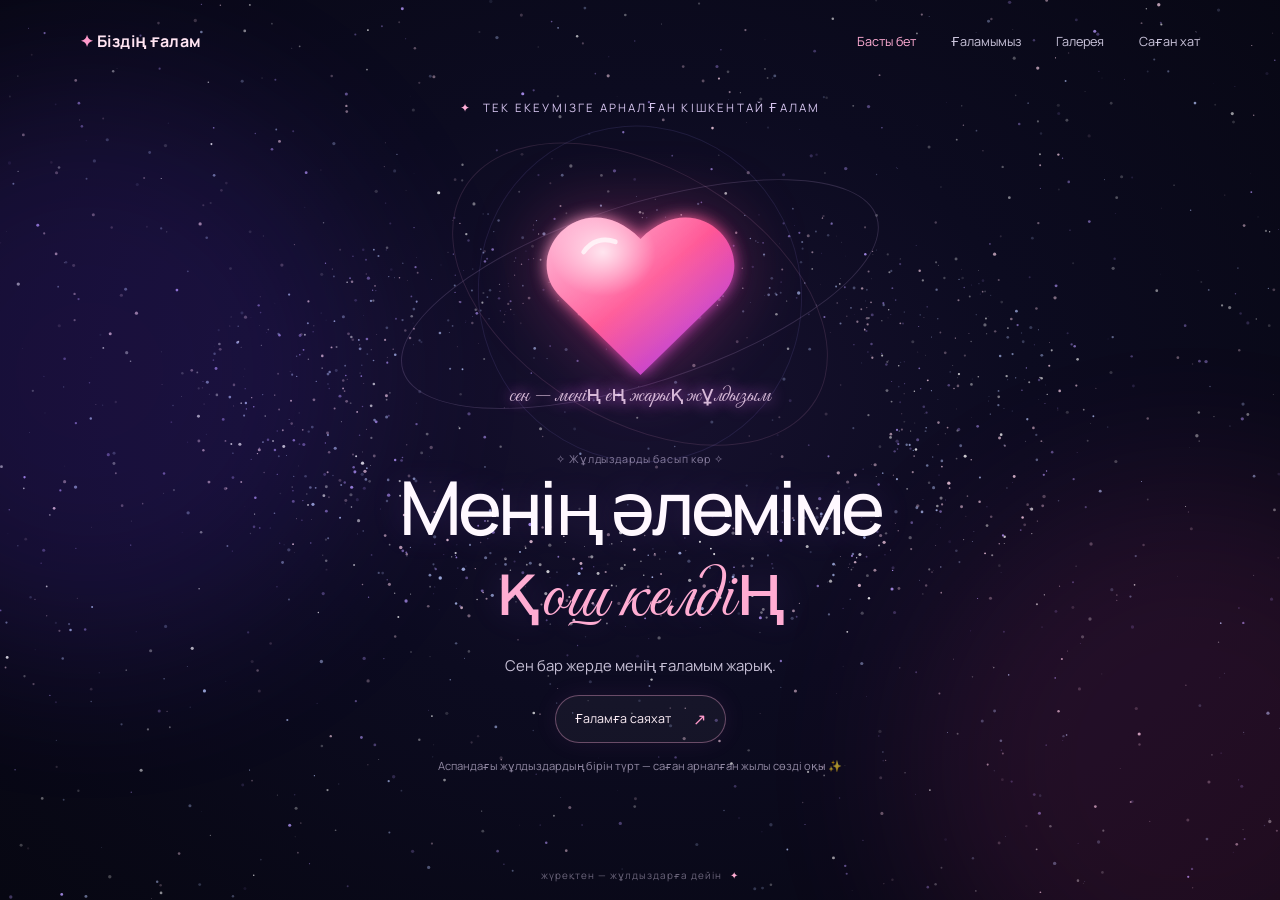
==== index.html @ afee1125 "Build romantic space-themed multi-page website with interactive stars" ====
<!doctype html>
<html lang="kk">
<head>
  <meta charset="utf-8">
  <meta name="viewport" content="width=device-width, initial-scale=1">
  <meta name="theme-color" content="#080817">
  <meta name="description" content="Жұлдыздар мен жүрекке толы кішкентай ғалам.">
  <title>Менің әлеміме қош келдің ✦</title>
  <link rel="preconnect" href="https://fonts.googleapis.com">
  <link rel="preconnect" href="https://fonts.gstatic.com" crossorigin>
  <link href="https://fonts.googleapis.com/css2?family=Great+Vibes&family=Manrope:wght@400;500;600;700&display=swap" rel="stylesheet">
  <link rel="stylesheet" href="styles.css">
  <script src="app.js" defer></script>
</head>
<body>
  <canvas class="sky" id="sky" aria-label="Басқанда комплимент айтатын жұлдызды аспан"></canvas>
  <div class="nebula nebula-one" aria-hidden="true"></div>
  <div class="nebula nebula-two" aria-hidden="true"></div>
  <header class="topbar">
    <a class="brand" href="index.html" aria-label="Басты бет">✦ <span>Біздің ғалам</span></a>
    <nav aria-label="Негізгі мәзір">
      <a class="active" href="index.html">Басты бет</a>
      <a href="universe.html">Ғаламымыз</a>
      <a href="gallery.html">Галерея</a>
      <a href="letter.html">Саған хат</a>
    </nav>
  </header>
  <main class="hero">
    <p class="eyebrow"><span class="tiny-star">✦</span> Тек екеумізге арналған кішкентай ғалам</p>
    <section class="heart-stage" aria-label="Жүрек пен оның айналасындағы жарқыраған жұлдыздар">
      <div class="orbit orbit-a" aria-hidden="true"></div>
      <div class="orbit orbit-b" aria-hidden="true"></div>
      <div class="orbit orbit-c" aria-hidden="true"></div>
      <div class="heart-wrap" aria-hidden="true">
        <svg class="heart" viewBox="0 0 220 205" role="img" aria-label="Соғатын жүрек">
          <defs>
            <linearGradient id="heartGradient" x1="0" y1="0" x2="1" y2="1">
              <stop offset="0" stop-color="#ffb5d5"/><stop offset=".48" stop-color="#ff4f91"/><stop offset="1" stop-color="#9d3dff"/>
            </linearGradient>
            <radialGradient id="heartShine" cx=".3" cy=".22" r=".8">
              <stop offset="0" stop-color="#fff" stop-opacity=".8"/><stop offset=".35" stop-color="#fff" stop-opacity=".12"/><stop offset="1" stop-color="#fff" stop-opacity="0"/>
            </radialGradient>
            <filter id="heartGlow" x="-60%" y="-60%" width="220%" height="220%"><feGaussianBlur stdDeviation="8" result="blur"/><feMerge><feMergeNode in="blur"/><feMergeNode in="SourceGraphic"/></feMerge></filter>
          </defs>
          <path class="heart-shape" d="M110 190 24 106C-22 60 49-18 110 44c61-62 132 16 86 62z" fill="url(#heartGradient)" filter="url(#heartGlow)"/>
          <path d="M110 190 24 106C-22 60 49-18 110 44c61-62 132 16 86 62z" fill="url(#heartShine)"/>
          <path d="M49 58c8-12 21-16 34-11" fill="none" stroke="#fff" stroke-opacity=".7" stroke-width="5" stroke-linecap="round"/>
        </svg>
      </div>
      <span class="heart-caption">сен — менің ең жарық жұлдызым</span>
      <span class="tap-hint">✧ Жұлдыздарды басып көр ✧</span>
    </section>
    <h1>Менің әлеміме<br><span>қош келдің</span></h1>
    <p class="hero-copy">Сен бар жерде менің ғаламым жарық.</p>
    <a class="round-link" href="universe.html">Ғаламға саяхат <span aria-hidden="true">↗</span></a>
    <p class="interaction-hint">Аспандағы жұлдыздардың бірін түрт — саған арналған жылы сөзді оқы ✨</p>
  </main>
  <div class="compliment" id="compliment" role="status" aria-live="polite" aria-hidden="true"><span class="compliment-star">✦</span><p></p><button type="button" aria-label="Жабу">×</button></div>
  <footer>жүректен — жұлдыздарға дейін <span>✦</span></footer>
</body>
</html>
---- styles.css ----
:root {
  color-scheme: dark;
  --night: #080817;
  --pink: #ff9acb;
  --lavender: #c6a9ff;
  --white: #fff8ff;
  font-family: 'Manrope', sans-serif;
}
* { box-sizing: border-box; }
html { min-width: 320px; min-height: 100%; background: var(--night); }
body { min-height: 100vh; margin: 0; overflow-x: hidden; color: var(--white); background: radial-gradient(ellipse at 50% 44%, #17112f 0%, #0c0b20 43%, #070712 100%); }
.sky { position: fixed; inset: 0; z-index: 0; width: 100%; height: 100%; pointer-events: auto; }
.nebula { position: fixed; z-index: 0; width: 44vw; height: 44vw; max-width: 640px; max-height: 640px; border-radius: 50%; filter: blur(85px); opacity: .14; pointer-events: none; }
.nebula-one { top: 10%; left: -15%; background: #763eff; }
.nebula-two { right: -15%; bottom: -16%; background: #ff3f9c; opacity: .1; }
.topbar { position: relative; z-index: 3; width: min(1120px, calc(100% - 48px)); min-height: 82px; margin: 0 auto; display: flex; align-items: center; justify-content: space-between; gap: 24px; }
.brand { color: #ffe4f2; text-decoration: none; letter-spacing: .03em; font-weight: 700; white-space: nowrap; }
.brand:first-letter { color: var(--pink); }
.topbar nav { display: flex; align-items: center; gap: clamp(14px, 3vw, 35px); }
.topbar nav a { color: #cbc5dc; text-decoration: none; font-size: .79rem; transition: color .2s ease; }
.topbar nav a:hover, .topbar nav a.active { color: #ffacd4; }
.hero { position: relative; z-index: 1; min-height: calc(100vh - 128px); padding: 18px 20px 34px; display: flex; align-items: center; flex-direction: column; text-align: center; }
.eyebrow { margin: 0; color: #d7c6f0; font-size: .72rem; text-transform: uppercase; letter-spacing: .19em; }
.tiny-star { color: #ffafd8; margin-right: 7px; }
.heart-stage { position: relative; width: min(520px, 90vw); height: clamp(280px, 39vh, 390px); margin: 3px auto -4px; display: grid; place-items: center; isolation: isolate; }
.orbit { position: absolute; left: 50%; top: 50%; border: 1px solid rgba(226, 190, 255, .16); border-radius: 50%; transform: translate(-50%, -50%) rotate(-18deg); pointer-events: none; }
.orbit-a { width: 96%; height: 51%; }
.orbit-b { width: 79%; height: 72%; transform: translate(-50%, -50%) rotate(31deg); border-color: rgba(255, 170, 214, .13); }
.orbit-c { width: 65%; height: 92%; transform: translate(-50%, -50%) rotate(74deg); border-color: rgba(163, 147, 255, .12); }
.heart-wrap { width: clamp(145px, 23vw, 205px); animation: heartbeat 1.25s ease-in-out infinite; filter: drop-shadow(0 0 35px rgba(255, 72, 152, .34)); }
.heart { display: block; width: 100%; overflow: visible; }
.heart-caption { position: absolute; left: 50%; top: 75%; transform: translateX(-50%); color: rgba(250, 220, 247, .82); font-family: 'Great Vibes', cursive; font-size: clamp(1.05rem, 3vw, 1.35rem); white-space: nowrap; text-shadow: 0 0 15px #e370ff; }
.tap-hint { position: absolute; bottom: 1%; color: rgba(228, 213, 250, .55); font-size: .67rem; letter-spacing: .08em; }
.hero h1, .page-content h1 { margin: 2px 0 0; font-size: clamp(2.4rem, 6vw, 4.65rem); line-height: 1.08; letter-spacing: -.055em; font-weight: 500; text-shadow: 0 0 34px rgba(180, 118, 255, .16); }
.hero h1 span, .page-content h1 span { color: #ffacd2; font-family: 'Great Vibes', cursive; font-weight: 400; letter-spacing: .01em; }
.hero-copy { margin: 15px 0 20px; color: #c6bfd5; font-size: .93rem; }
.round-link { position: relative; z-index: 2; display: inline-flex; gap: 22px; align-items: center; padding: 12px 19px; border: 1px solid rgba(255, 174, 216, .36); border-radius: 30px; background: rgba(255, 255, 255, .045); color: #fff0f8; text-decoration: none; font-size: .78rem; box-shadow: 0 0 24px rgba(217, 96, 201, .08); transition: background .2s, transform .2s, box-shadow .2s; }
.round-link:hover { transform: translateY(-2px); background: rgba(255, 156, 207, .1); box-shadow: 0 0 28px rgba(217, 96, 201, .2); }
.round-link span { color: var(--pink); font-size: 1rem; }
.interaction-hint { margin: 15px 0 0; color: rgba(216, 205, 233, .65); font-size: .7rem; }
footer { position: relative; z-index: 1; padding: 14px 20px 18px; color: rgba(217, 205, 231, .47); text-align: center; font-size: .62rem; letter-spacing: .1em; }
footer span { color: #ffacd2; margin-left: 5px; }
.compliment { position: fixed; z-index: 10; left: 50%; top: 50%; width: max-content; max-width: min(340px, calc(100vw - 32px)); padding: 14px 42px 14px 17px; display: flex; align-items: center; gap: 12px; border: 1px solid rgba(255, 192, 230, .45); border-radius: 16px; background: rgba(24, 17, 43, .94); box-shadow: 0 12px 50px rgba(0, 0, 0, .35), 0 0 26px rgba(255, 109, 188, .15); opacity: 0; visibility: hidden; transform: translate(-50%, calc(-50% + 10px)) scale(.97); transition: opacity .2s, transform .2s, visibility .2s; pointer-events: none; }
.compliment.visible { opacity: 1; visibility: visible; transform: translate(-50%, -50%) scale(1); pointer-events: auto; }
.compliment p { margin: 0; color: #fff0f8; font-size: .84rem; line-height: 1.5; }
.compliment-star { color: #ffaad5; font-size: 1.2rem; }
.compliment button { position: absolute; top: 7px; right: 9px; border: 0; background: none; color: #d9c8e8; font-size: 1.2rem; cursor: pointer; }
.inner-page { min-height: 100vh; }
.page-content { position: relative; z-index: 1; width: min(850px, calc(100% - 40px)); min-height: calc(100vh - 140px); margin: 20px auto; display: flex; align-items: center; flex-direction: column; text-align: center; }
.page-content h1 { margin-top: 20px; }
.page-lead { max-width: 560px; margin: 17px auto 34px; color: #c6bfd5; line-height: 1.8; font-size: .9rem; }
.planet-card { width: min(700px, 100%); min-height: 225px; padding: 28px; display: flex; align-items: center; gap: 30px; border: 1px solid rgba(221, 193, 255, .17); border-radius: 24px; background: linear-gradient(120deg, rgba(255,255,255,.065), rgba(114,77,159,.09)); text-align: left; }
.planet { flex: 0 0 150px; width: 150px; height: 150px; display: grid; place-items: center; border-radius: 50%; background: radial-gradient(circle at 32% 28%, #ffc7ed, #e766cc 28%, #803bba 62%, #261751 83%); box-shadow: inset -14px -12px 25px rgba(9, 6, 32, .55), 0 0 38px rgba(219, 101, 225, .32); animation: float 5s ease-in-out infinite; }
.planet span { color: rgba(255,255,255,.9); font-size: 3rem; text-shadow: 0 0 20px white; }
.planet-card h2 { margin: 10px 0; color: #fff0f8; font-size: 1.2rem; }
.planet-card p:not(.eyebrow) { margin: 0; color: #c6bfd5; font-size: .82rem; line-height: 1.7; }
.planet-card + .round-link { margin-top: 28px; }
.memory-grid { width: 100%; display: grid; grid-template-columns: repeat(3, 1fr); gap: 16px; }
.memory-card { min-height: 200px; padding: 24px 12px; display: flex; align-items: center; justify-content: center; flex-direction: column; border: 1px solid rgba(227, 188, 255, .18); border-radius: 22px; background: radial-gradient(ellipse at 50% 35%, rgba(245, 139, 213, .19), rgba(74, 46, 111, .14) 60%, rgba(255,255,255,.025)); box-shadow: inset 0 0 35px rgba(190, 120, 255, .06); }
.memory-card span { color: #ffabd5; font-size: 3rem; text-shadow: 0 0 24px rgba(255, 140, 212, .65); }
.memory-card p { color: #eee0f6; font-size: .78rem; }
.memory-two { background: radial-gradient(ellipse at 50% 35%, rgba(118, 161, 255, .2), rgba(74, 46, 111, .14) 60%, rgba(255,255,255,.025)); }
.memory-three { background: radial-gradient(ellipse at 50% 35%, rgba(255, 119, 158, .2), rgba(74, 46, 111, .14) 60%, rgba(255,255,255,.025)); }
.small-note { margin: 18px 0 24px; color: rgba(216, 205, 233, .65); font-size: .72rem; }
.letter-page { padding-bottom: 30px; }
.letter-card { position: relative; width: min(620px, 100%); margin: 10px 0 28px; padding: 40px clamp(22px, 6vw, 60px); border: 1px solid rgba(255, 192, 230, .24); border-radius: 22px; background: linear-gradient(140deg, rgba(255,255,255,.065), rgba(103,66,139,.12)); box-shadow: 0 18px 70px rgba(0,0,0,.18); color: #e8deee; text-align: left; line-height: 1.9; font-size: .91rem; }
.letter-heart { display: block; margin-bottom: 10px; color: #ffaad5; font-size: 2rem; text-align: center; }
.letter-card p { margin: 0 0 15px; }
.letter-card .signature { margin-top: 25px; color: #ffb6db; font-family: 'Great Vibes', cursive; font-size: 1.6rem; text-align: right; }
@keyframes heartbeat { 0%, 100% { transform: scale(1) rotate(-2deg); } 14% { transform: scale(1.1) rotate(0); } 28% { transform: scale(1) rotate(-1deg); } 42% { transform: scale(1.08) rotate(1deg); } 60% { transform: scale(1); } }
@keyframes float { 0%, 100% { transform: translateY(0); } 50% { transform: translateY(-9px); } }
@media (max-width: 700px) {
  .topbar { width: calc(100% - 28px); min-height: 70px; align-items: flex-start; padding-top: 17px; flex-direction: column; gap: 13px; }
  .topbar nav { width: 100%; justify-content: space-between; gap: 8px; padding-bottom: 10px; }
  .topbar nav a { font-size: .69rem; }
  .hero { min-height: calc(100vh - 140px); padding-top: 18px; }
  .hero .eyebrow { font-size: .59rem; letter-spacing: .13em; }
  .heart-stage { height: min(37vh, 300px); min-height: 250px; margin-top: 7px; }
  .heart-caption { top: 74%; }
  .tap-hint { bottom: 0; font-size: .58rem; }
  .hero h1 { font-size: clamp(2.6rem, 12vw, 3.8rem); }
  .hero-copy { font-size: .82rem; }
  .interaction-hint { max-width: 290px; line-height: 1.6; }
  .page-content { min-height: calc(100vh - 150px); margin-top: 36px; }
  .page-content h1 { font-size: clamp(2.8rem, 12vw, 4rem); }
  .planet-card { padding: 22px; flex-direction: column; text-align: center; }
  .planet { flex-basis: 130px; width: 130px; height: 130px; }
  .memory-grid { grid-template-columns: 1fr; max-width: 390px; }
  .memory-card { min-height: 135px; }
}
@media (prefers-reduced-motion: reduce) {
  *, *::before, *::after { animation-duration: .01ms !important; animation-iteration-count: 1 !important; scroll-behavior: auto !important; }
}
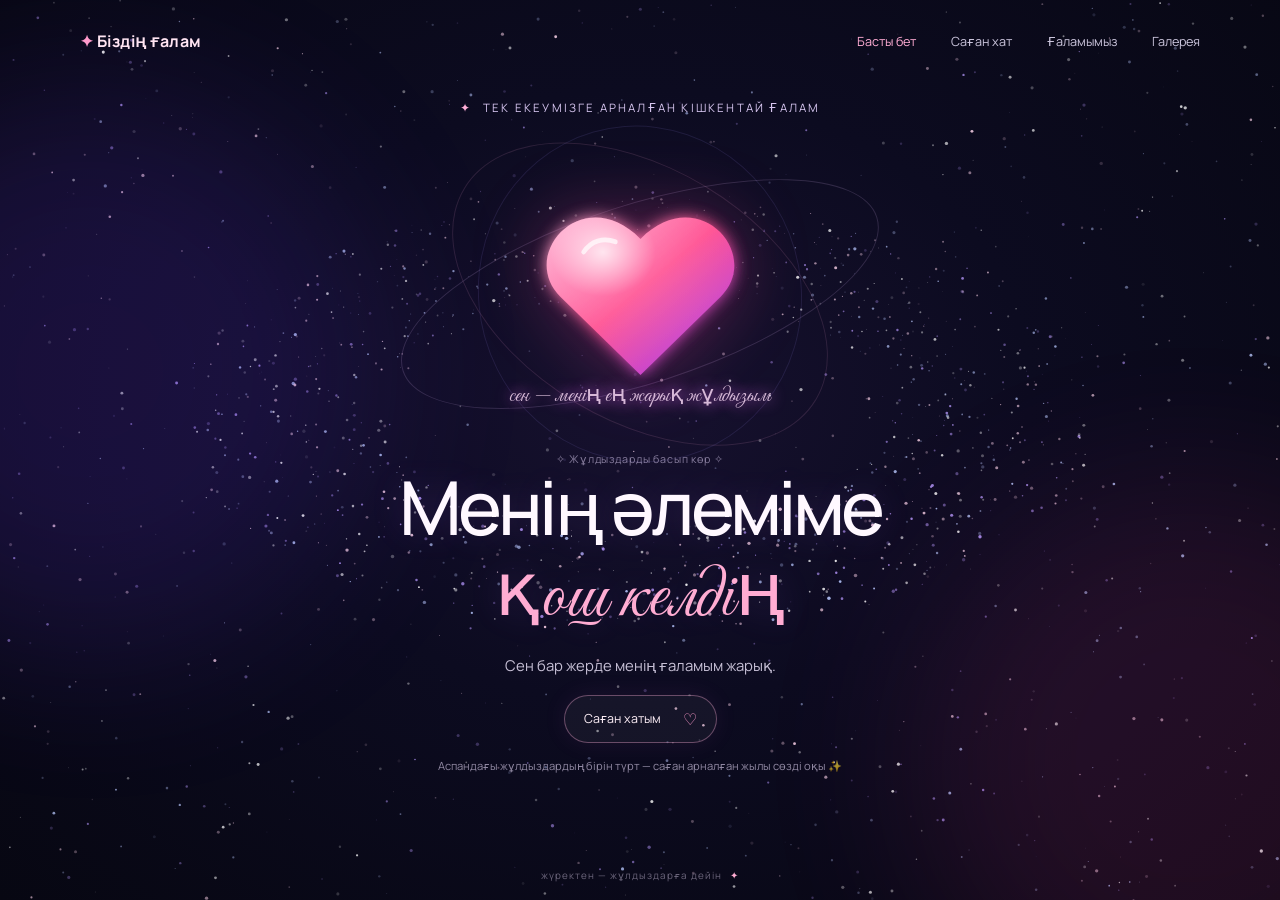
==== commit 0f6729e6: "Make the second page a romantic love letter" ====
--- a/index.html
+++ b/index.html
@@ -20,9 +20,9 @@
     <a class="brand" href="index.html" aria-label="Басты бет">✦ <span>Біздің ғалам</span></a>
     <nav aria-label="Негізгі мәзір">
       <a class="active" href="index.html">Басты бет</a>
+      <a href="letter.html">Саған хат</a>
       <a href="universe.html">Ғаламымыз</a>
       <a href="gallery.html">Галерея</a>
-      <a href="letter.html">Саған хат</a>
     </nav>
   </header>
   <main class="hero">
@@ -34,12 +34,8 @@
       <div class="heart-wrap" aria-hidden="true">
         <svg class="heart" viewBox="0 0 220 205" role="img" aria-label="Соғатын жүрек">
           <defs>
-            <linearGradient id="heartGradient" x1="0" y1="0" x2="1" y2="1">
-              <stop offset="0" stop-color="#ffb5d5"/><stop offset=".48" stop-color="#ff4f91"/><stop offset="1" stop-color="#9d3dff"/>
-            </linearGradient>
-            <radialGradient id="heartShine" cx=".3" cy=".22" r=".8">
-              <stop offset="0" stop-color="#fff" stop-opacity=".8"/><stop offset=".35" stop-color="#fff" stop-opacity=".12"/><stop offset="1" stop-color="#fff" stop-opacity="0"/>
-            </radialGradient>
+            <linearGradient id="heartGradient" x1="0" y1="0" x2="1" y2="1"><stop offset="0" stop-color="#ffb5d5"/><stop offset=".48" stop-color="#ff4f91"/><stop offset="1" stop-color="#9d3dff"/></linearGradient>
+            <radialGradient id="heartShine" cx=".3" cy=".22" r=".8"><stop offset="0" stop-color="#fff" stop-opacity=".8"/><stop offset=".35" stop-color="#fff" stop-opacity=".12"/><stop offset="1" stop-color="#fff" stop-opacity="0"/></radialGradient>
             <filter id="heartGlow" x="-60%" y="-60%" width="220%" height="220%"><feGaussianBlur stdDeviation="8" result="blur"/><feMerge><feMergeNode in="blur"/><feMergeNode in="SourceGraphic"/></feMerge></filter>
           </defs>
           <path class="heart-shape" d="M110 190 24 106C-22 60 49-18 110 44c61-62 132 16 86 62z" fill="url(#heartGradient)" filter="url(#heartGlow)"/>
@@ -52,7 +48,7 @@
     </section>
     <h1>Менің әлеміме<br><span>қош келдің</span></h1>
     <p class="hero-copy">Сен бар жерде менің ғаламым жарық.</p>
-    <a class="round-link" href="universe.html">Ғаламға саяхат <span aria-hidden="true">↗</span></a>
+    <a class="round-link" href="letter.html">Саған хатым <span aria-hidden="true">♡</span></a>
     <p class="interaction-hint">Аспандағы жұлдыздардың бірін түрт — саған арналған жылы сөзді оқы ✨</p>
   </main>
   <div class="compliment" id="compliment" role="status" aria-live="polite" aria-hidden="true"><span class="compliment-star">✦</span><p></p><button type="button" aria-label="Жабу">×</button></div>
